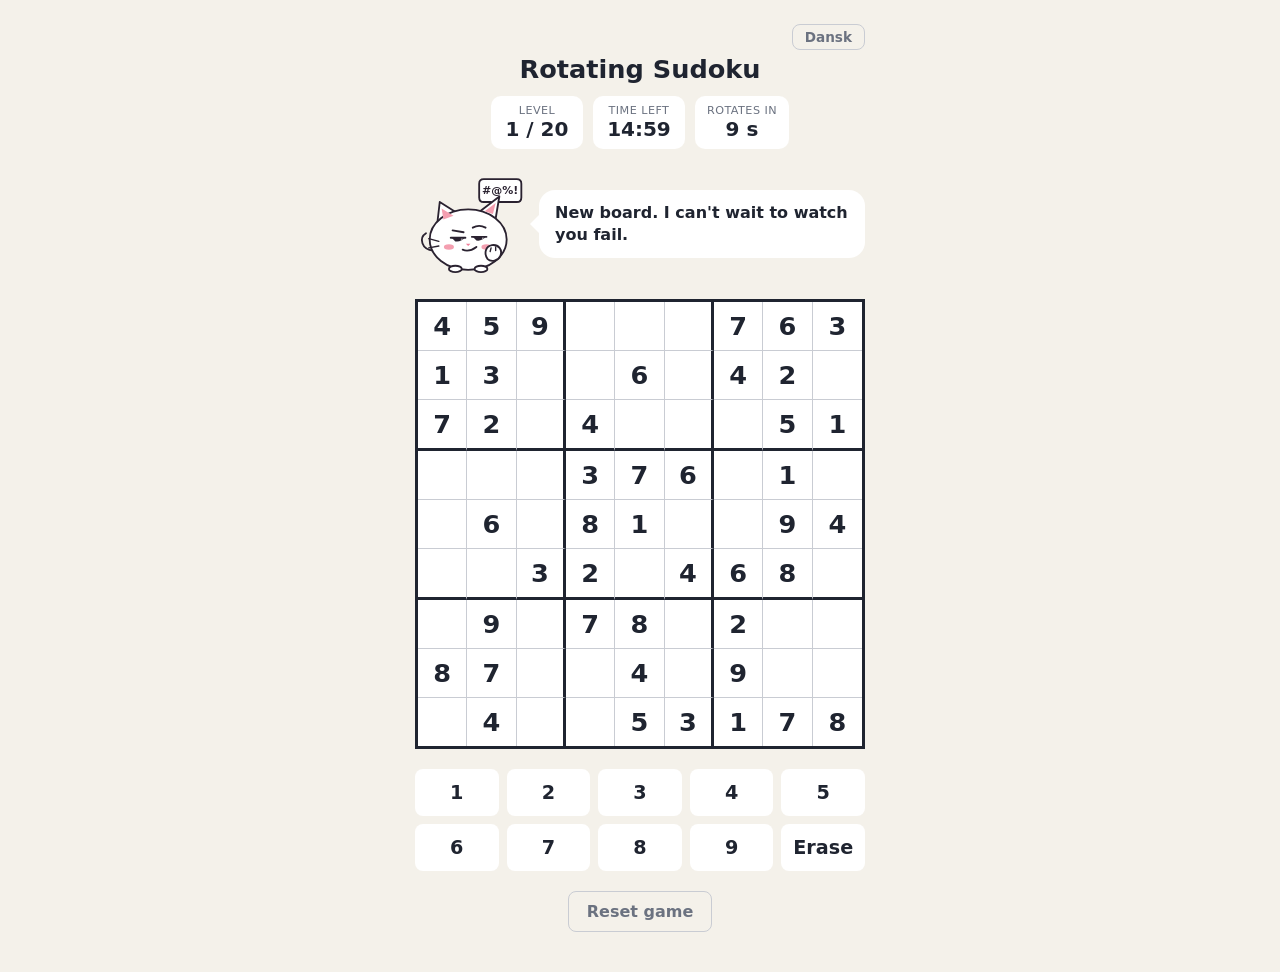
==== index.html @ cee758c2 "Rename to Rotating Sudoku and switch everything to English - Move the game to the repository root so" ====
<!doctype html>
<html lang="en">
<head>
  <meta charset="utf-8">
  <meta name="viewport" content="width=device-width, initial-scale=1">
  <title>Rotating Sudoku</title>
  <link rel="stylesheet" href="style.css">
</head>
<body>
  <main>
    <header>
      <div class="topbar">
        <button id="lang" class="secondary" data-i18n="otherLang">Dansk</button>
      </div>
      <h1 data-i18n="title">Rotating Sudoku</h1>
      <div class="stats">
        <div class="stat"><span class="label" data-i18n="level">Level</span><span id="level">1 / 20</span></div>
        <div class="stat" id="time-stat"><span class="label" data-i18n="timeLeft">Time left</span><span id="time">15:00</span></div>
        <div class="stat"><span class="label" data-i18n="rotatesIn">Rotates in</span><span id="rotate">10 s</span></div>
      </div>
    </header>

    <!-- Mochi, the cat who comments on (and disrupts) your game -->
    <div id="mascot" data-mood="curious">
      <div class="mascot-art" aria-hidden="true">
        <svg class="mood mood-curious" viewBox="0 0 240 240">
          <g class="m-q">
            <text x="200" y="58" text-anchor="middle" font-family="system-ui, sans-serif" font-weight="700" font-size="40" fill="#2A2230">?</text>
            <circle cx="178" cy="78" r="4" fill="#2A2230"></circle>
            <circle cx="168" cy="92" r="3" fill="#2A2230"></circle>
          </g>
          <g class="m-head">
            <g transform="rotate(-10 120 150)">
              <g stroke="#2A2230" stroke-width="4" stroke-linecap="round" stroke-linejoin="round">
                <path d="M56 118 L64 62 L104 96 Z" fill="#FFFFFF"></path>
                <path d="M184 118 L176 62 L136 96 Z" fill="#FFFFFF"></path>
                <path d="M190 176 C216 172 224 146 208 136" fill="none"></path>
                <ellipse cx="120" cy="152" rx="86" ry="66" fill="#FFFFFF"></ellipse>
                <ellipse cx="96" cy="218" rx="14" ry="7" fill="#FFFFFF"></ellipse>
                <ellipse cx="150" cy="218" rx="14" ry="7" fill="#FFFFFF"></ellipse>
              </g>
              <path d="M68 76 L74 100 L90 94 Z" fill="#F49FB0"></path>
              <path d="M172 76 L166 100 L150 94 Z" fill="#F49FB0"></path>
              <ellipse cx="80" cy="168" rx="11" ry="6" fill="#F49FB0"></ellipse>
              <ellipse cx="160" cy="168" rx="11" ry="6" fill="#F49FB0"></ellipse>
              <g fill="none" stroke="#2A2230" stroke-width="4" stroke-linecap="round">
                <path d="M84 144 L106 146"></path>
                <path d="M84 130 L106 136"></path>
                <path d="M134 126 Q146 120 158 126"></path>
                <path d="M112 172 Q120 168 128 172"></path>
              </g>
              <g class="m-look">
                <circle cx="146" cy="142" r="11" fill="#2A2230"></circle>
                <circle cx="150" cy="137" r="3.5" fill="#FFFFFF"></circle>
              </g>
              <path d="M115 157 L125 157 L120 162 Z" fill="#F07C98"></path>
              <g stroke="#2A2230" stroke-width="3" stroke-linecap="round">
                <path d="M56 156 L34 150"></path>
                <path d="M56 166 L34 170"></path>
                <path d="M184 156 L206 150"></path>
              </g>
              <path d="M118 206 C108 196 112 180 126 180 C140 180 146 194 140 204 C134 212 124 212 118 206 Z" fill="#FFFFFF" stroke="#2A2230" stroke-width="4" stroke-linejoin="round"></path>
              <path d="M124 186 L122 193 M133 186 L133 193" stroke="#2A2230" stroke-width="3" stroke-linecap="round"></path>
            </g>
          </g>
        </svg>

        <svg class="mood mood-shocked" viewBox="0 0 240 240">
          <g class="m-lines" stroke="#2A2230" stroke-width="4" stroke-linecap="round">
            <path d="M28 60 L42 74"></path>
            <path d="M20 92 L38 96"></path>
            <path d="M212 60 L198 74"></path>
            <path d="M220 92 L202 96"></path>
            <path d="M120 18 L120 36"></path>
          </g>
          <g class="m-jump">
            <g stroke="#2A2230" stroke-width="4" stroke-linecap="round" stroke-linejoin="round">
              <path d="M58 116 L62 48 L104 94 Z" fill="#FFFFFF"></path>
              <path d="M182 116 L178 48 L136 94 Z" fill="#FFFFFF"></path>
              <path d="M190 178 L208 168 L204 186 L222 180" fill="none"></path>
              <ellipse cx="120" cy="150" rx="84" ry="70" fill="#FFFFFF"></ellipse>
              <ellipse cx="92" cy="218" rx="14" ry="7" fill="#FFFFFF"></ellipse>
              <ellipse cx="148" cy="218" rx="14" ry="7" fill="#FFFFFF"></ellipse>
              <circle cx="94" cy="140" r="17" fill="#FFFFFF"></circle>
              <circle cx="146" cy="140" r="17" fill="#FFFFFF"></circle>
            </g>
            <path d="M66 64 L68 98 L90 92 Z" fill="#F49FB0"></path>
            <path d="M174 64 L172 98 L150 92 Z" fill="#F49FB0"></path>
            <circle cx="94" cy="140" r="5" fill="#2A2230"></circle>
            <circle cx="146" cy="140" r="5" fill="#2A2230"></circle>
            <ellipse cx="78" cy="170" rx="10" ry="6" fill="#F49FB0"></ellipse>
            <ellipse cx="162" cy="170" rx="10" ry="6" fill="#F49FB0"></ellipse>
            <path d="M115 160 L125 160 L120 165 Z" fill="#F07C98"></path>
            <ellipse cx="120" cy="184" rx="11" ry="14" fill="#2A2230" stroke="#2A2230" stroke-width="4"></ellipse>
            <ellipse cx="120" cy="190" rx="6" ry="5" fill="#F07C98"></ellipse>
            <g stroke="#2A2230" stroke-width="3" stroke-linecap="round">
              <path d="M56 154 L32 146"></path>
              <path d="M56 166 L32 168"></path>
              <path d="M184 154 L208 146"></path>
              <path d="M184 166 L208 168"></path>
            </g>
            <path class="m-sweat" d="M186 96 C180 108 178 114 184 118 C190 122 196 114 186 96 Z" fill="#9AD4F5" stroke="#2A2230" stroke-width="3" stroke-linejoin="round"></path>
          </g>
        </svg>

        <svg class="mood mood-trash" viewBox="0 0 240 240">
          <g class="m-pop">
            <path d="M150 22 L222 22 Q232 22 232 32 L232 62 Q232 72 222 72 L178 72 L164 86 L166 72 L150 72 Q140 72 140 62 L140 32 Q140 22 150 22 Z" fill="#FFFFFF" stroke="#2A2230" stroke-width="4" stroke-linejoin="round"></path>
            <text x="186" y="55" text-anchor="middle" font-family="system-ui, sans-serif" font-weight="700" font-size="24" fill="#2A2230">#@%!</text>
          </g>
          <g class="m-rock">
            <g stroke="#2A2230" stroke-width="4" stroke-linecap="round" stroke-linejoin="round">
              <path d="M48 124 L54 72 L98 100 Z" fill="#FFFFFF"></path>
              <path d="M176 108 L184 60 L142 92 Z" fill="#FFFFFF"></path>
              <path d="M40 178 C14 176 8 150 24 140" fill="none"></path>
              <ellipse cx="116" cy="154" rx="84" ry="66" fill="#FFFFFF"></ellipse>
              <ellipse cx="88" cy="218" rx="14" ry="7" fill="#FFFFFF"></ellipse>
              <ellipse cx="144" cy="218" rx="14" ry="7" fill="#FFFFFF"></ellipse>
            </g>
            <path d="M58 86 L62 110 L84 102 Z" fill="#F49FB0"></path>
            <path d="M176 74 L170 98 L152 92 Z" fill="#F49FB0"></path>
            <ellipse cx="74" cy="170" rx="11" ry="6" fill="#F49FB0"></ellipse>
            <ellipse cx="156" cy="170" rx="11" ry="6" fill="#F49FB0"></ellipse>
            <path d="M80 150 Q94 148 108 150 Q100 160 88 158 Z" fill="#2A2230"></path>
            <path d="M126 148 Q140 146 154 148 Q146 158 134 156 Z" fill="#2A2230"></path>
            <circle cx="102" cy="152" r="2" fill="#FFFFFF"></circle>
            <circle cx="148" cy="150" r="2" fill="#FFFFFF"></circle>
            <g fill="none" stroke="#2A2230" stroke-width="4" stroke-linecap="round">
              <path d="M78 150 L110 150"></path>
              <path d="M124 148 L156 148"></path>
              <path d="M82 134 L106 138"></path>
              <path class="m-brow" d="M126 128 Q140 120 154 128"></path>
              <path d="M104 176 Q118 182 134 170"></path>
            </g>
            <path d="M111 163 L121 163 L116 168 Z" fill="#F07C98"></path>
            <g stroke="#2A2230" stroke-width="3" stroke-linecap="round">
              <path d="M52 158 L30 152"></path>
              <path d="M52 168 L30 172"></path>
            </g>
            <g class="m-paw">
              <path d="M158 196 C150 184 154 168 168 166 C182 164 192 176 186 190 C182 200 166 204 158 196 Z" fill="#FFFFFF" stroke="#2A2230" stroke-width="4" stroke-linejoin="round"></path>
              <path d="M166 172 L164 180 M176 170 L176 178" stroke="#2A2230" stroke-width="3" stroke-linecap="round"></path>
            </g>
          </g>
        </svg>
      </div>
      <p id="mascot-bubble" role="status" aria-live="polite"></p>
    </div>

    <div class="board-wrap">
      <div id="board" data-testid="board"></div>
      <div id="overlay" hidden>
        <div class="overlay-box">
          <h2 id="overlay-title"></h2>
          <p id="overlay-text"></p>
          <button id="overlay-button"></button>
        </div>
      </div>
    </div>

    <div id="numpad"></div>
    <button id="reset" class="secondary" data-i18n="reset">Reset game</button>
  </main>
  <script src="storage.js"></script>
  <script src="dom.js"></script>
  <script src="i18n.js"></script>
  <script src="sudoku.js"></script>
  <script src="mascot.js"></script>
  <script src="game.js"></script>
</body>
</html>
---- style.css ----
:root {
  --bg: #f4f1ea;
  --panel: #ffffff;
  --ink: #1f2430;
  --muted: #6b7280;
  --line: #c9ccd3;
  --line-strong: #1f2430;
  --entered: #2563eb;
  --selected: #fde68a;
  --related: #eef2f7;
  --same: #dbeafe;
  --conflict: #dc2626;
  --conflict-bg: #fee2e2;
  --accent: #2563eb;
  --accent-ink: #ffffff;
  --overlay: rgba(20, 22, 28, 0.6);
  --content-width: 450px;
  --rotate-duration: 0.6s;
}

@media (prefers-color-scheme: dark) {
  :root {
    --bg: #14161c;
    --panel: #1e2129;
    --ink: #e8eaf0;
    --muted: #9aa1ad;
    --line: #3a3f4b;
    --line-strong: #c9ccd3;
    --entered: #7aa7ff;
    --selected: #5a4a12;
    --related: #262a34;
    --same: #1f3354;
    --conflict: #f87171;
    --conflict-bg: #3b1d1d;
    --accent: #3b82f6;
    --overlay: rgba(0, 0, 0, 0.65);
  }
}

* {
  box-sizing: border-box;
}

body {
  margin: 0;
  font-family: system-ui, -apple-system, "Segoe UI", sans-serif;
  background: var(--bg);
  color: var(--ink);
}

main {
  max-width: 520px;
  margin: 0 auto;
  padding: 24px 16px 40px;
  display: flex;
  flex-direction: column;
  align-items: center;
  gap: 20px;
}

h1 {
  margin: 0 0 12px;
  font-size: 1.6rem;
  text-align: center;
}

.stats {
  display: flex;
  gap: 10px;
  justify-content: center;
}

.stat {
  background: var(--panel);
  border-radius: 10px;
  padding: 8px 12px;
  text-align: center;
  min-width: 92px;
}

.label {
  display: block;
  font-size: 0.7rem;
  color: var(--muted);
  text-transform: uppercase;
  letter-spacing: 0.04em;
}

.stat span:last-child {
  font-size: 1.25rem;
  font-weight: 700;
  font-variant-numeric: tabular-nums;
}

.stat.warning span:last-child {
  color: var(--conflict);
}

/* Board */

.board-wrap {
  position: relative;
  width: min(100%, var(--content-width));
  aspect-ratio: 1;
}

#board {
  --rot: 0;
  width: 100%;
  height: 100%;
  display: grid;
  grid-template-columns: repeat(9, 1fr);
  border: 3px solid var(--line-strong);
  background: var(--panel);
  transform: rotate(calc(var(--rot) * 90deg));
  transition: transform var(--rotate-duration) ease;
}

.cell {
  display: flex;
  align-items: center;
  justify-content: center;
  border-right: 1px solid var(--line);
  border-bottom: 1px solid var(--line);
  font-size: clamp(1rem, 5vw, 1.6rem);
  color: var(--entered);
  cursor: pointer;
  user-select: none;
}

/* The digits rotate opposite to the board so they always stay upright */
.cell span {
  transform: rotate(calc(var(--rot) * -90deg));
  transition: transform var(--rotate-duration) ease;
}

#board.no-anim,
#board.no-anim .cell span {
  transition: none;
}

.cell.box-right { border-right: 3px solid var(--line-strong); }
.cell.box-bottom { border-bottom: 3px solid var(--line-strong); }
.cell.edge-right { border-right: none; }
.cell.edge-bottom { border-bottom: none; }

.cell.given {
  color: var(--ink);
  font-weight: 700;
  cursor: default;
}

.cell.related { background: var(--related); }
.cell.same { background: var(--same); }
.cell.selected { background: var(--selected); }
.cell.conflict { color: var(--conflict); }
.cell.conflict:not(.selected) { background: var(--conflict-bg); }

/* Overlay for game over and level complete */

#overlay {
  position: absolute;
  inset: 0;
  display: flex;
  align-items: center;
  justify-content: center;
  background: var(--overlay);
  border-radius: 6px;
  padding: 16px;
}

#overlay[hidden] {
  display: none;
}

.overlay-box {
  background: var(--panel);
  border-radius: 12px;
  padding: 24px;
  text-align: center;
  max-width: 320px;
}

.overlay-box h2 {
  margin: 0 0 8px;
}

.overlay-box p {
  margin: 0 0 20px;
  color: var(--muted);
}

/* Buttons */

button {
  font: inherit;
  border: none;
  border-radius: 8px;
  padding: 10px 18px;
  background: var(--accent);
  color: var(--accent-ink);
  font-weight: 600;
  cursor: pointer;
}

button:hover {
  filter: brightness(1.1);
}

button.secondary {
  background: transparent;
  color: var(--muted);
  border: 1px solid var(--line);
}

#numpad {
  width: min(100%, var(--content-width));
  display: grid;
  grid-template-columns: repeat(5, 1fr);
  gap: 8px;
}

#numpad button {
  background: var(--panel);
  color: var(--ink);
  font-size: 1.2rem;
  padding: 12px 0;
}

/* Mochi */

#mascot {
  width: min(100%, var(--content-width));
  min-height: 110px;
  display: flex;
  align-items: center;
  gap: 14px;
}

.mascot-art {
  position: relative;
  flex: none;
  width: 110px;
  height: 110px;
  cursor: pointer;
}

.mascot-art .mood {
  position: absolute;
  inset: 0;
  width: 100%;
  height: 100%;
  display: none;
  overflow: visible;
}

#mascot[data-mood="curious"] .mood-curious,
#mascot[data-mood="shocked"] .mood-shocked,
#mascot[data-mood="trash"] .mood-trash {
  display: block;
}

#mascot-bubble {
  position: relative;
  flex: 1;
  margin: 0;
  padding: 12px 16px;
  border-radius: 16px;
  background: var(--panel);
  font-weight: 600;
  line-height: 1.35;
}

/* Speech bubble tail pointing at Mochi */
#mascot-bubble::before {
  content: "";
  position: absolute;
  left: -9px;
  top: 50%;
  margin-top: -9px;
  border: 9px solid transparent;
  border-left: none;
  border-right-color: var(--panel);
}

#mascot-bubble:empty {
  visibility: hidden;
}

#mascot-bubble.pop {
  animation: m-bubble 0.35s ease-out;
}

.m-head, .m-look, .m-q, .m-jump, .m-sweat, .m-rock, .m-brow, .m-paw, .m-pop {
  transform-box: fill-box;
  transform-origin: center;
}

.m-head { transform-origin: 50% 100%; animation: m-tilt 3.2s ease-in-out infinite; }
.m-look { animation: m-look 4s ease-in-out infinite; }
.m-q { animation: m-bob 1.6s ease-in-out infinite; }
.m-jump { transform-origin: 50% 100%; animation: m-jump 1.2s ease-in-out infinite; }
.m-lines { animation: m-flash 1.2s ease-in-out infinite; }
.m-sweat { animation: m-drip 1.2s ease-in infinite; }
.m-rock { transform-origin: 50% 100%; animation: m-rock 1.4s ease-in-out infinite; }
.m-brow { animation: m-brow 1.4s ease-in-out infinite; }
.m-paw { animation: m-pat 0.7s ease-in-out infinite; }
.m-pop { transform-origin: 20% 100%; animation: m-pop 1.8s ease-in-out infinite; }

@keyframes m-tilt { 0%, 100% { transform: rotate(-4deg); } 50% { transform: rotate(4deg); } }
@keyframes m-look {
  0%, 20% { transform: translate(0, 0); }
  30%, 50% { transform: translate(4px, -3px); }
  60%, 80% { transform: translate(-3px, -2px); }
  90%, 100% { transform: translate(0, 0); }
}
@keyframes m-bob { 0%, 100% { transform: translateY(0); } 50% { transform: translateY(-8px); } }
@keyframes m-jump {
  0%, 100% { transform: translateY(0) scale(1, 1); }
  10% { transform: translateY(0) scale(1.08, 0.9); }
  25% { transform: translateY(-18px) scale(0.95, 1.06); }
  40% { transform: translateY(0) scale(1.04, 0.96); }
  48% { transform: translateX(-3px); }
  56% { transform: translateX(3px); }
  64% { transform: translateX(-2px); }
  72% { transform: translateX(0); }
}
@keyframes m-flash { 0%, 15%, 100% { opacity: 0; } 25%, 70% { opacity: 1; } }
@keyframes m-drip {
  0%, 30% { transform: translateY(-4px); opacity: 0; }
  45% { opacity: 1; }
  100% { transform: translateY(14px); opacity: 0; }
}
@keyframes m-rock { 0%, 100% { transform: rotate(-3deg); } 50% { transform: rotate(3deg); } }
@keyframes m-brow { 0%, 55%, 100% { transform: translateY(0); } 65%, 85% { transform: translateY(-5px); } }
@keyframes m-pat { 0%, 50%, 100% { transform: translateY(0); } 25%, 75% { transform: translateY(-4px); } }
@keyframes m-pop {
  0%, 40%, 100% { transform: scale(1) rotate(0); }
  8% { transform: scale(1.14) rotate(-5deg); }
  16% { transform: scale(0.98) rotate(4deg); }
  24% { transform: scale(1) rotate(0); }
}
@keyframes m-bubble { 0% { transform: scale(0.85); } 60% { transform: scale(1.04); } 100% { transform: scale(1); } }

/* Mochi shoves the board */

.mascot-art.push { animation: m-push 0.5s ease-in-out; }
.board-wrap.shake { animation: m-shake 0.45s ease-out 0.15s; }

@keyframes m-push {
  0%, 100% { transform: translate(0, 0) rotate(0); }
  20% { transform: translate(-4px, -6px) rotate(-6deg); }
  40% { transform: translate(10px, 22px) rotate(8deg) scale(1.08); }
  70% { transform: translate(2px, 4px) rotate(0); }
}
@keyframes m-shake {
  0%, 100% { transform: translate(0, 0) rotate(0); }
  15% { transform: translate(-7px, 4px) rotate(-1.5deg); }
  30% { transform: translate(6px, -3px) rotate(1.2deg); }
  45% { transform: translate(-5px, 2px) rotate(-0.8deg); }
  60% { transform: translate(3px, -1px) rotate(0.5deg); }
  80% { transform: translate(-1px, 0) rotate(0); }
}

/* Language button */

header {
  width: min(100%, var(--content-width));
}

.topbar {
  display: flex;
  justify-content: flex-end;
  margin-bottom: 4px;
}

#lang {
  padding: 4px 12px;
  font-size: 0.85rem;
}

@media (prefers-reduced-motion: reduce) {
  .m-head, .m-look, .m-q, .m-jump, .m-lines, .m-sweat, .m-rock, .m-brow, .m-paw, .m-pop,
  .mascot-art.push, .board-wrap.shake,
  #mascot-bubble.pop {
    animation: none;
  }
}
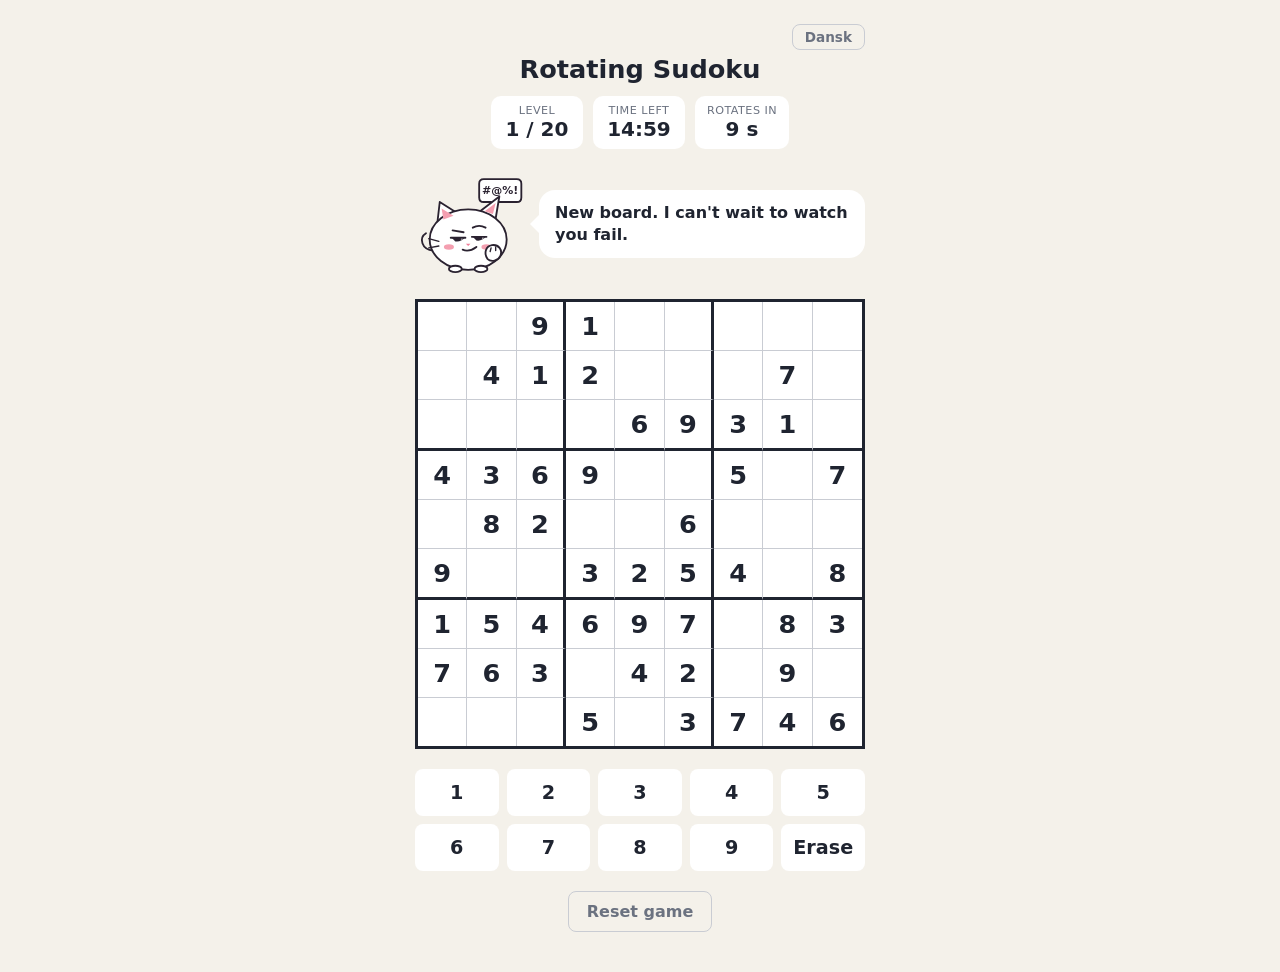
==== commit 735d1496: "Celebrate completed rows, columns and boxes with a sweep Finishing a whole line used to get the same" ====
--- a/index.html
+++ b/index.html
@@ -149,6 +149,7 @@
 
     <div class="board-wrap">
       <div id="board" data-testid="board"></div>
+      <p id="sweep-banner" aria-live="polite"></p>
       <div id="overlay" hidden>
         <div class="overlay-box">
           <h2 id="overlay-title"></h2>
--- a/style.css
+++ b/style.css
@@ -16,6 +16,9 @@
   --overlay: rgba(20, 22, 28, 0.6);
   --content-width: 450px;
   --rotate-duration: 0.6s;
+  --sweep: #fde047;
+  --sweep-banner: #f59e0b;
+  --sweep-banner-ink: #1f2430;
 }
 
 @media (prefers-color-scheme: dark) {
@@ -34,6 +37,7 @@
     --conflict-bg: #3b1d1d;
     --accent: #3b82f6;
     --overlay: rgba(0, 0, 0, 0.65);
+    --sweep: #a16207;
   }
 }
 
@@ -362,6 +366,54 @@
   80% { transform: translate(-1px, 0) rotate(0); }
 }
 
+/* Sweep: a completed row, column or box lights up in a wave and gets a banner */
+
+.cell.swept {
+  position: relative; /* keeps the growing cell above its neighbours */
+  z-index: 1;
+  animation: sweep-cell 0.6s ease-out calc(var(--sweep-step, 0) * 45ms);
+}
+
+@keyframes sweep-cell {
+  0% { background: var(--sweep); transform: scale(1); }
+  35% { background: var(--sweep); transform: scale(1.12); }
+  100% { transform: scale(1); }
+}
+
+#sweep-banner {
+  position: absolute;
+  left: 50%;
+  top: 50%;
+  margin: 0;
+  padding: 10px 20px;
+  border-radius: 999px;
+  background: var(--sweep-banner);
+  color: var(--sweep-banner-ink);
+  font-size: clamp(1rem, 5vw, 1.35rem);
+  font-weight: 800;
+  white-space: nowrap;
+  box-shadow: 0 6px 18px rgba(0, 0, 0, 0.25);
+  pointer-events: none;
+  z-index: 2; /* above the swept cells, which grow over their neighbours */
+  transform: translate(-50%, -50%);
+}
+
+#sweep-banner:empty {
+  display: none;
+}
+
+/* Lasts as long as SWEEP_BANNER_MS in game.js */
+#sweep-banner.show {
+  animation: sweep-banner 1.6s ease-out forwards;
+}
+
+@keyframes sweep-banner {
+  0% { transform: translate(-50%, -50%) scale(0.6); opacity: 0; }
+  15% { transform: translate(-50%, -50%) scale(1.1); opacity: 1; }
+  25%, 75% { transform: translate(-50%, -50%) scale(1); opacity: 1; }
+  100% { transform: translate(-50%, -80%) scale(1); opacity: 0; }
+}
+
 /* Language button */
 
 header {
@@ -382,7 +434,8 @@
 @media (prefers-reduced-motion: reduce) {
   .m-head, .m-look, .m-q, .m-jump, .m-lines, .m-sweat, .m-rock, .m-brow, .m-paw, .m-pop,
   .mascot-art.push, .board-wrap.shake,
-  #mascot-bubble.pop {
+  #mascot-bubble.pop,
+  .cell.swept, #sweep-banner.show {
     animation: none;
   }
 }
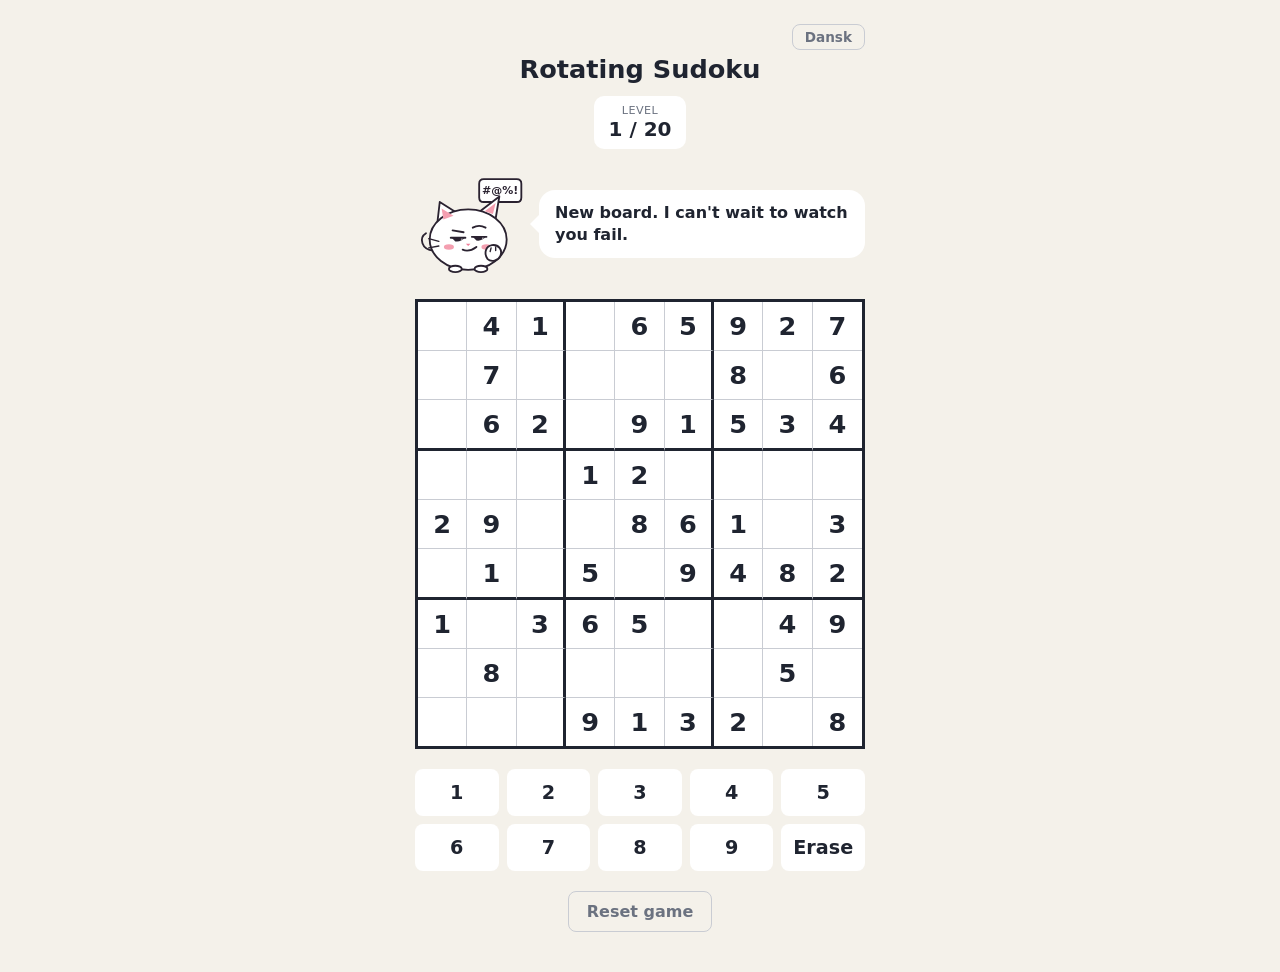
==== commit ba2fbb5e: "Remove the clock and game over, and earn stars for finishing Rainbow Kingdom is for children aged 6-" ====
--- a/index.html
+++ b/index.html
@@ -15,8 +15,6 @@
       <h1 data-i18n="title">Rotating Sudoku</h1>
       <div class="stats">
         <div class="stat"><span class="label" data-i18n="level">Level</span><span id="level">1 / 20</span></div>
-        <div class="stat" id="time-stat"><span class="label" data-i18n="timeLeft">Time left</span><span id="time">15:00</span></div>
-        <div class="stat"><span class="label" data-i18n="rotatesIn">Rotates in</span><span id="rotate">10 s</span></div>
       </div>
     </header>
 
@@ -154,6 +152,7 @@
         <div class="overlay-box">
           <h2 id="overlay-title"></h2>
           <p id="overlay-text"></p>
+          <ul id="overlay-stars"></ul>
           <button id="overlay-button"></button>
         </div>
       </div>
--- a/style.css
+++ b/style.css
@@ -19,6 +19,7 @@
   --sweep: #fde047;
   --sweep-banner: #f59e0b;
   --sweep-banner-ink: #1f2430;
+  --star: #b45309;
 }
 
 @media (prefers-color-scheme: dark) {
@@ -38,6 +39,7 @@
     --accent: #3b82f6;
     --overlay: rgba(0, 0, 0, 0.65);
     --sweep: #a16207;
+    --star: #fbbf24;
   }
 }
 
@@ -94,10 +96,6 @@
   font-size: 1.25rem;
   font-weight: 700;
   font-variant-numeric: tabular-nums;
-}
-
-.stat.warning span:last-child {
-  color: var(--conflict);
 }
 
 /* Board */
@@ -138,11 +136,6 @@
   transition: transform var(--rotate-duration) ease;
 }
 
-#board.no-anim,
-#board.no-anim .cell span {
-  transition: none;
-}
-
 .cell.box-right { border-right: 3px solid var(--line-strong); }
 .cell.box-bottom { border-bottom: 3px solid var(--line-strong); }
 .cell.edge-right { border-right: none; }
@@ -160,7 +153,7 @@
 .cell.conflict { color: var(--conflict); }
 .cell.conflict:not(.selected) { background: var(--conflict-bg); }
 
-/* Overlay for game over and level complete */
+/* Overlay for level complete */
 
 #overlay {
   position: absolute;
@@ -190,8 +183,30 @@
 }
 
 .overlay-box p {
+  margin: 0 0 12px;
+  color: var(--muted);
+}
+
+#overlay-stars {
+  list-style: none;
   margin: 0 0 20px;
+  padding: 0;
+  text-align: left;
+}
+
+.star {
+  padding: 4px 0;
+  font-weight: 700;
+}
+
+.star.earned {
+  color: var(--star);
+}
+
+/* A missing star stays visible but faded, so the child sees what to aim for next time */
+.star.missing {
   color: var(--muted);
+  opacity: 0.6;
 }
 
 /* Buttons */
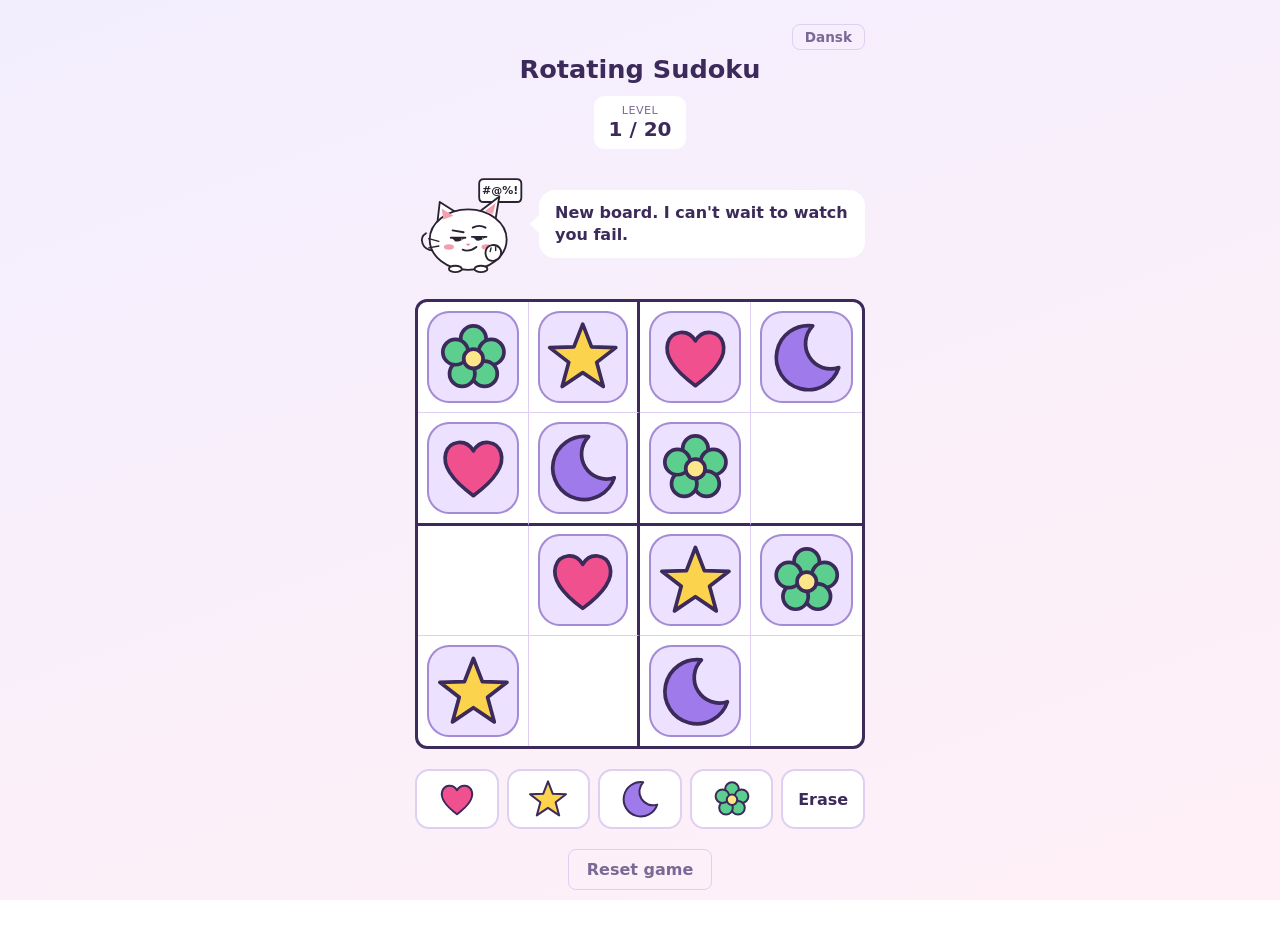
==== commit cb9774af: "Draw pictures instead of digits in a pastel Rainbow Kingdom theme Children aged 6-12 recognise a hea" ====
--- a/index.html
+++ b/index.html
@@ -7,6 +7,73 @@
   <link rel="stylesheet" href="style.css">
 </head>
 <body>
+  <!-- The pictures that stand for the digits, and the star icons. Each picture has its own outline,
+       so it can be told apart without colour. Colours come from CSS variables, so the themes can change them. -->
+  <svg class="sprite" aria-hidden="true" focusable="false">
+    <symbol id="sym-heart" viewBox="0 0 100 100">
+      <path style="fill: var(--sym-heart); stroke: var(--symbol-outline); stroke-width: 5; stroke-linejoin: round"
+        d="M50 88 C20 66 8 48 13 31 C18 14 40 11 50 28 C60 11 82 14 87 31 C92 48 80 66 50 88 Z"/>
+    </symbol>
+    <symbol id="sym-star" viewBox="0 0 100 100">
+      <polygon style="fill: var(--sym-star); stroke: var(--symbol-outline); stroke-width: 5; stroke-linejoin: round"
+        points="50,6 62,37 95,38 69,58 78,91 50,72 22,91 31,58 5,38 38,37"/>
+    </symbol>
+    <symbol id="sym-moon" viewBox="0 0 100 100">
+      <path style="fill: var(--sym-moon); stroke: var(--symbol-outline); stroke-width: 5; stroke-linejoin: round"
+        d="M58 8 A43 43 0 1 0 93 64 A34 34 0 0 1 58 8 Z"/>
+    </symbol>
+    <symbol id="sym-flower" viewBox="0 0 100 100">
+      <g style="fill: var(--sym-flower); stroke: var(--symbol-outline); stroke-width: 5">
+        <circle cx="50" cy="25" r="17"/>
+        <circle cx="74" cy="43" r="17"/>
+        <circle cx="65" cy="72" r="17"/>
+        <circle cx="35" cy="72" r="17"/>
+        <circle cx="26" cy="43" r="17"/>
+      </g>
+      <circle style="fill: var(--sym-flower-centre); stroke: var(--symbol-outline); stroke-width: 5" cx="50" cy="52" r="13"/>
+    </symbol>
+    <symbol id="sym-raindrop" viewBox="0 0 100 100">
+      <path style="fill: var(--sym-raindrop); stroke: var(--symbol-outline); stroke-width: 5; stroke-linejoin: round"
+        d="M50 6 C42 22 18 46 18 64 A32 32 0 0 0 82 64 C82 46 58 22 50 6 Z"/>
+    </symbol>
+    <symbol id="sym-crown" viewBox="0 0 100 100">
+      <path style="fill: var(--sym-crown); stroke: var(--symbol-outline); stroke-width: 5; stroke-linejoin: round"
+        d="M10 74 L14 26 L34 50 L50 16 L66 50 L86 26 L90 74 Z M10 74 L90 74 L90 90 L10 90 Z"/>
+    </symbol>
+    <symbol id="sym-gem" viewBox="0 0 100 100">
+      <g style="fill: var(--sym-gem); stroke: var(--symbol-outline); stroke-width: 5; stroke-linejoin: round">
+        <polygon points="28,14 72,14 94,40 50,92 6,40"/>
+        <polyline style="fill: none" points="6,40 94,40"/>
+        <polyline style="fill: none" points="28,14 38,40 50,92 62,40 72,14"/>
+      </g>
+    </symbol>
+    <symbol id="sym-rainbow" viewBox="0 0 100 100">
+      <g style="fill: none; stroke-linecap: butt">
+        <path style="stroke: var(--symbol-outline); stroke-width: 38" d="M24 80 A26 26 0 0 1 76 80"/>
+        <path style="stroke: var(--sym-heart); stroke-width: 10" d="M14 80 A36 36 0 0 1 86 80"/>
+        <path style="stroke: var(--sym-star); stroke-width: 10" d="M24 80 A26 26 0 0 1 76 80"/>
+        <path style="stroke: var(--sym-raindrop); stroke-width: 10" d="M34 80 A16 16 0 0 1 66 80"/>
+      </g>
+    </symbol>
+    <symbol id="sym-unicorn" viewBox="0 0 100 100">
+      <polygon style="fill: var(--sym-unicorn-horn); stroke: var(--symbol-outline); stroke-width: 4; stroke-linejoin: round"
+        points="46,26 56,2 60,26"/>
+      <path style="fill: var(--sym-unicorn); stroke: var(--symbol-outline); stroke-width: 5; stroke-linejoin: round"
+        d="M34 94 L36 62 C26 62 12 58 10 48 C8 40 16 36 24 36 L38 34 C42 26 50 22 58 22 C72 26 82 40 82 56 C82 70 78 84 76 94 Z"/>
+      <path style="fill: var(--sym-unicorn-mane); stroke: var(--symbol-outline); stroke-width: 4; stroke-linejoin: round"
+        d="M58 22 C76 22 92 38 90 58 C88 72 86 84 86 94 L76 94 C78 84 82 70 82 56 C82 40 72 26 58 22 Z"/>
+      <circle style="fill: var(--symbol-outline)" cx="36" cy="44" r="4"/>
+    </symbol>
+    <symbol id="award-finished" viewBox="0 0 100 100">
+      <polygon style="fill: currentColor" points="50,4 62,36 96,37 69,58 79,92 50,72 21,92 31,58 4,37 38,36"/>
+      <polyline style="fill: none; stroke: var(--panel); stroke-width: 9; stroke-linecap: round; stroke-linejoin: round"
+        points="35,53 46,63 66,42"/>
+    </symbol>
+    <symbol id="award-careful" viewBox="0 0 100 100">
+      <polygon style="fill: currentColor" points="50,4 62,36 96,37 69,58 79,92 50,72 21,92 31,58 4,37 38,36"/>
+      <path style="fill: var(--panel)" d="M50 68 C38 59 33 52 35 46 C37 40 45 39 50 45 C55 39 63 40 65 46 C67 52 62 59 50 68 Z"/>
+    </symbol>
+  </svg>
   <main>
     <header>
       <div class="topbar">
@@ -158,13 +225,14 @@
       </div>
     </div>
 
-    <div id="numpad"></div>
+    <div id="numpad" role="group" data-i18n-label="pictures"></div>
     <button id="reset" class="secondary" data-i18n="reset">Reset game</button>
   </main>
   <script src="storage.js"></script>
   <script src="dom.js"></script>
   <script src="i18n.js"></script>
   <script src="sudoku.js"></script>
+  <script src="symbols.js"></script>
   <script src="mascot.js"></script>
   <script src="game.js"></script>
 </body>
--- a/style.css
+++ b/style.css
@@ -1,45 +1,79 @@
+/* Rainbow Kingdom palette: pastel lavender to blush by day, a starlit navy sky by night */
 :root {
-  --bg: #f4f1ea;
+  --bg: #f3eefe;
+  --bg-end: #fff0f6;
+  --sky-stars: none;
   --panel: #ffffff;
-  --ink: #1f2430;
-  --muted: #6b7280;
-  --line: #c9ccd3;
-  --line-strong: #1f2430;
-  --entered: #2563eb;
-  --selected: #fde68a;
-  --related: #eef2f7;
-  --same: #dbeafe;
-  --conflict: #dc2626;
-  --conflict-bg: #fee2e2;
-  --accent: #2563eb;
+  --ink: #3b2a5a;
+  --muted: #7a6896;
+  --line: #ddd0f2;
+  --line-strong: #3b2a5a;
+  --selected: #ffe58f;
+  --related: #f6f0ff;
+  --same: #ffe3f1;
+  --given-tile: #ece2ff;
+  --given-edge: #a38bd6;
+  --oops: #c2410c;
+  --accent: #8b5cf6;
   --accent-ink: #ffffff;
-  --overlay: rgba(20, 22, 28, 0.6);
+  --overlay: rgba(59, 42, 90, 0.55);
   --content-width: 450px;
-  --rotate-duration: 0.6s;
-  --sweep: #fde047;
-  --sweep-banner: #f59e0b;
-  --sweep-banner-ink: #1f2430;
-  --star: #b45309;
+  /* The twirl overshoots a little and settles, like a spin that lands with a bounce */
+  --rotate-duration: 1.2s;
+  --rotate-easing: cubic-bezier(0.34, 1.4, 0.64, 1);
+  --sweep: #fde68a;
+  --sweep-banner: #f9a8d4;
+  --sweep-banner-ink: #3b2a5a;
+  --twirl-glow: #c084fc;
+  --star: #d97706;
+
+  /* The pictures. Each has its own shape, so colour only helps; no two differ only by red and green. */
+  --symbol-outline: #3b2a5a;
+  --sym-heart: #f0508e;
+  --sym-star: #fcd34d;
+  --sym-moon: #9f7aea;
+  --sym-flower: #5ccf8e;
+  --sym-flower-centre: #fde68a;
+  --sym-raindrop: #4f9cf9;
+  --sym-crown: #fb923c;
+  --sym-gem: #2dd4d4;
+  --sym-unicorn: #ffffff;
+  --sym-unicorn-mane: #e9a6f5;
+  --sym-unicorn-horn: #fcd34d;
 }
 
 @media (prefers-color-scheme: dark) {
   :root {
-    --bg: #14161c;
-    --panel: #1e2129;
-    --ink: #e8eaf0;
-    --muted: #9aa1ad;
-    --line: #3a3f4b;
-    --line-strong: #c9ccd3;
-    --entered: #7aa7ff;
-    --selected: #5a4a12;
-    --related: #262a34;
-    --same: #1f3354;
-    --conflict: #f87171;
-    --conflict-bg: #3b1d1d;
-    --accent: #3b82f6;
-    --overlay: rgba(0, 0, 0, 0.65);
-    --sweep: #a16207;
-    --star: #fbbf24;
+    --bg: #0f1435;
+    --bg-end: #221d55;
+    --sky-stars:
+      radial-gradient(1.5px 1.5px at 12% 18%, #fff 50%, transparent 51%),
+      radial-gradient(1px 1px at 78% 12%, #fff 50%, transparent 51%),
+      radial-gradient(1.5px 1.5px at 62% 34%, #fde68a 50%, transparent 51%),
+      radial-gradient(1px 1px at 30% 52%, #fff 50%, transparent 51%),
+      radial-gradient(1.5px 1.5px at 88% 66%, #fff 50%, transparent 51%),
+      radial-gradient(1px 1px at 8% 82%, #fde68a 50%, transparent 51%),
+      radial-gradient(1px 1px at 46% 90%, #fff 50%, transparent 51%);
+    --panel: #1c2152;
+    --ink: #f1eaff;
+    --muted: #b3a9d6;
+    --line: #343a78;
+    --line-strong: #c9b8ff;
+    --selected: #6b5a1e;
+    --related: #252b63;
+    --same: #4a2350;
+    --given-tile: #2e3576;
+    --given-edge: #8f81e0;
+    --oops: #fdba74;
+    --accent: #a78bfa;
+    --accent-ink: #1a1440;
+    --overlay: rgba(5, 7, 25, 0.7);
+    --sweep: #7c5f12;
+    --sweep-banner: #f472b6;
+    --sweep-banner-ink: #1a1440;
+    --twirl-glow: #a855f7;
+    --star: #fcd34d;
+    --symbol-outline: #14183f;
   }
 }
 
@@ -50,8 +84,27 @@
 body {
   margin: 0;
   font-family: system-ui, -apple-system, "Segoe UI", sans-serif;
-  background: var(--bg);
+  min-height: 100vh;
+  background: var(--sky-stars), linear-gradient(160deg, var(--bg), var(--bg-end)) fixed;
   color: var(--ink);
+}
+
+/* The sprite only holds the drawings; cells and buttons show them with <use> */
+.sprite {
+  position: absolute;
+  width: 0;
+  height: 0;
+  overflow: hidden;
+}
+
+.icon {
+  display: block;
+  width: 100%;
+  height: 100%;
+}
+
+.icon.hidden {
+  visibility: hidden;
 }
 
 main {
@@ -108,14 +161,28 @@
 
 #board {
   --rot: 0;
+  --board-size: 9;
   width: 100%;
   height: 100%;
   display: grid;
-  grid-template-columns: repeat(9, 1fr);
+  grid-template-columns: repeat(var(--board-size), 1fr);
   border: 3px solid var(--line-strong);
+  border-radius: 12px;
+  overflow: hidden;
   background: var(--panel);
   transform: rotate(calc(var(--rot) * 90deg));
-  transition: transform var(--rotate-duration) ease;
+  transition: transform var(--rotate-duration) var(--rotate-easing), box-shadow 0.3s ease;
+}
+
+/* One more correct digit and the board twirls */
+#board.twirl-soon {
+  box-shadow: 0 0 0 4px var(--twirl-glow), 0 0 22px var(--twirl-glow);
+  animation: twirl-soon 1.4s ease-in-out infinite;
+}
+
+@keyframes twirl-soon {
+  0%, 100% { box-shadow: 0 0 0 3px var(--twirl-glow), 0 0 10px var(--twirl-glow); }
+  50% { box-shadow: 0 0 0 5px var(--twirl-glow), 0 0 28px var(--twirl-glow); }
 }
 
 .cell {
@@ -124,16 +191,24 @@
   justify-content: center;
   border-right: 1px solid var(--line);
   border-bottom: 1px solid var(--line);
-  font-size: clamp(1rem, 5vw, 1.6rem);
-  color: var(--entered);
   cursor: pointer;
   user-select: none;
 }
 
-/* The digits rotate opposite to the board so they always stay upright */
+/* The pictures turn opposite to the board so they always stay upright */
 .cell span {
+  display: flex;
+  width: 84%;
+  height: 84%;
+  padding: 8%;
+  border-radius: 24%;
   transform: rotate(calc(var(--rot) * -90deg));
-  transition: transform var(--rotate-duration) ease;
+  transition: transform var(--rotate-duration) var(--rotate-easing);
+}
+
+#board.no-anim,
+#board.no-anim .cell span {
+  transition: none;
 }
 
 .cell.box-right { border-right: 3px solid var(--line-strong); }
@@ -142,16 +217,35 @@
 .cell.edge-bottom { border-bottom: none; }
 
 .cell.given {
-  color: var(--ink);
-  font-weight: 700;
   cursor: default;
+}
+
+/* A given picture sits on a framed tile, so it differs from the child's own pictures without colour */
+.cell.given span {
+  background: var(--given-tile);
+  box-shadow: inset 0 0 0 2px var(--given-edge);
 }
 
 .cell.related { background: var(--related); }
 .cell.same { background: var(--same); }
 .cell.selected { background: var(--selected); }
-.cell.conflict { color: var(--conflict); }
-.cell.conflict:not(.selected) { background: var(--conflict-bg); }
+/* Two of the same picture in a line: a dotted ring, never a red error mark */
+.cell.conflict {
+  outline: 3px dotted var(--oops);
+  outline-offset: -4px;
+}
+
+.cell.wobble span {
+  animation: wobble 0.5s ease-in-out;
+}
+
+@keyframes wobble {
+  0%, 100% { translate: 0; }
+  20% { translate: -8% 0; }
+  40% { translate: 7% 0; }
+  60% { translate: -5% 0; }
+  80% { translate: 3% 0; }
+}
 
 /* Overlay for level complete */
 
@@ -195,8 +289,17 @@
 }
 
 .star {
+  display: flex;
+  align-items: center;
+  gap: 10px;
   padding: 4px 0;
   font-weight: 700;
+}
+
+.star .icon {
+  flex: none;
+  width: 32px;
+  height: 32px;
 }
 
 .star.earned {
@@ -235,15 +338,26 @@
 #numpad {
   width: min(100%, var(--content-width));
   display: grid;
-  grid-template-columns: repeat(5, 1fr);
+  grid-template-columns: repeat(var(--numpad-columns, 5), 1fr);
   gap: 8px;
 }
 
+/* Big targets for small fingers */
 #numpad button {
+  min-width: 0;
+  min-height: 60px;
+  padding: 8px;
   background: var(--panel);
   color: var(--ink);
-  font-size: 1.2rem;
-  padding: 12px 0;
+  border: 2px solid var(--line);
+  border-radius: 14px;
+  font-size: 1rem;
+}
+
+#numpad button .icon {
+  width: min(40px, 100%);
+  height: 40px;
+  margin: 0 auto;
 }
 
 /* Mochi */
@@ -450,7 +564,21 @@
   .m-head, .m-look, .m-q, .m-jump, .m-lines, .m-sweat, .m-rock, .m-brow, .m-paw, .m-pop,
   .mascot-art.push, .board-wrap.shake,
   #mascot-bubble.pop,
-  .cell.swept, #sweep-banner.show {
+  .cell.swept, #sweep-banner.show, #board.twirl-soon, .cell.wobble span {
     animation: none;
   }
-}
+
+  /* The board fades into its new position instead of spinning */
+  #board, .cell span {
+    transition: none;
+  }
+
+  #board.twirled {
+    animation: twirl-fade 0.6s ease-out;
+  }
+}
+
+@keyframes twirl-fade {
+  0% { opacity: 0.2; }
+  100% { opacity: 1; }
+}
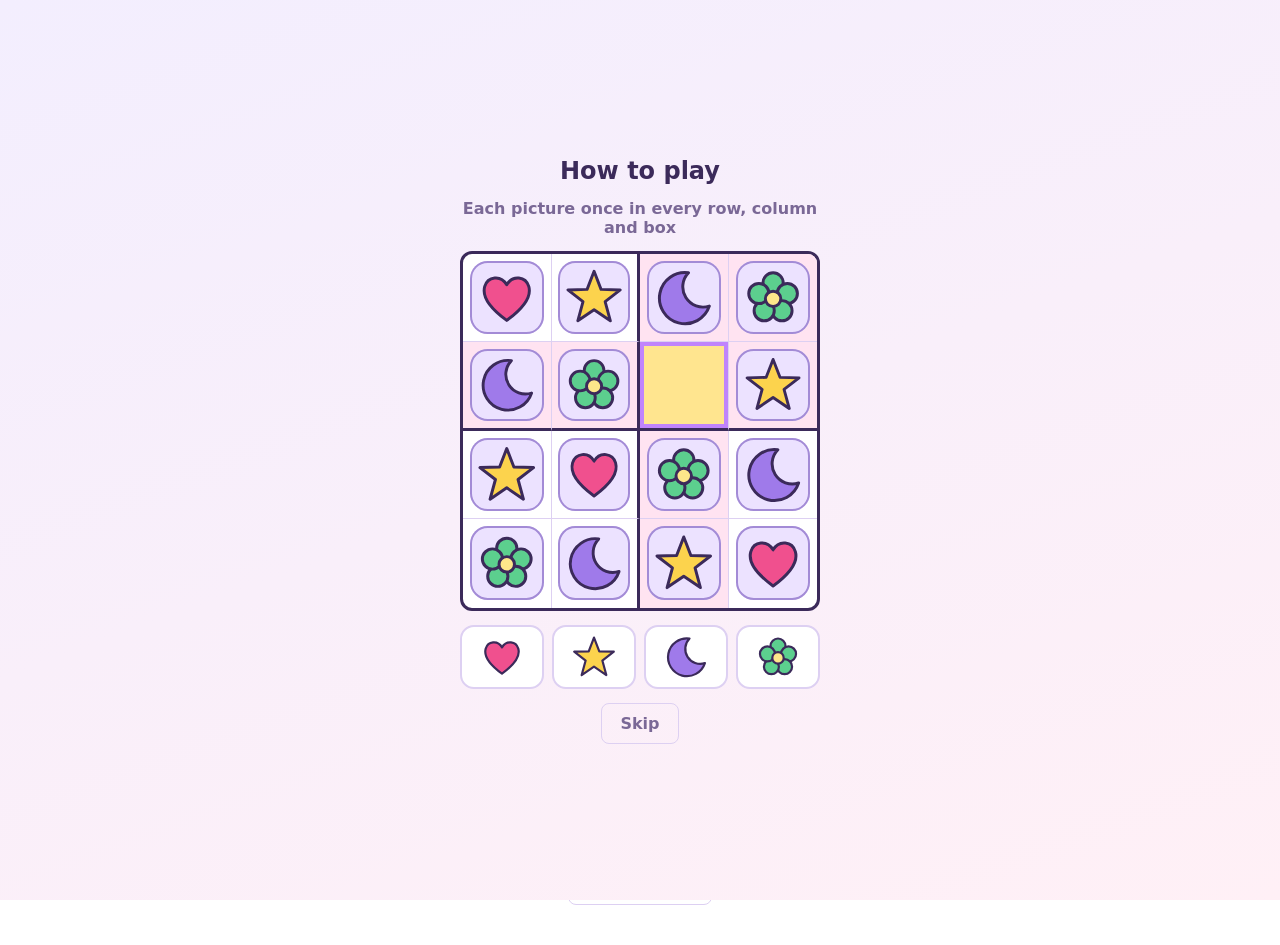
==== commit 46e9ae5a: "Teach the rules with a short lesson the child plays A six-year-old will not read rules, so a first v" ====
--- a/index.html
+++ b/index.html
@@ -77,6 +77,7 @@
   <main>
     <header>
       <div class="topbar">
+        <button id="how-to-play" class="secondary" data-i18n-label="howToPlay">?</button>
         <button id="lang" class="secondary" data-i18n="otherLang">Dansk</button>
       </div>
       <h1 data-i18n="title">Rotating Sudoku</h1>
@@ -213,7 +214,7 @@
     </div>
 
     <div class="board-wrap">
-      <div id="board" data-testid="board"></div>
+      <div id="board" class="board" data-testid="board"></div>
       <p id="sweep-banner" aria-live="polite"></p>
       <div id="overlay" hidden>
         <div class="overlay-box">
@@ -228,12 +229,29 @@
     <div id="numpad" role="group" data-i18n-label="pictures"></div>
     <button id="reset" class="secondary" data-i18n="reset">Reset game</button>
   </main>
+
+  <!-- The first lesson, shown before level 1 on a first visit and replayable from the ? button -->
+  <div id="lesson" role="dialog" aria-modal="true" aria-labelledby="lesson-title" hidden>
+    <div class="lesson-box">
+      <h2 id="lesson-title" data-i18n="lessonTitle">How to play</h2>
+      <p class="lesson-hint" data-i18n="lessonHint">Each picture once in every row, column and box</p>
+      <div id="lesson-board" class="board lesson-board"></div>
+      <div id="lesson-pictures" class="lesson-pictures"></div>
+      <div id="lesson-finished" hidden>
+        <p class="lesson-cheer" data-i18n="lessonDone">Well done!</p>
+        <button id="lesson-play" data-i18n="lessonPlay">Let's play!</button>
+      </div>
+      <button id="lesson-skip" class="secondary" data-i18n="lessonSkip">Skip</button>
+    </div>
+  </div>
   <script src="storage.js"></script>
   <script src="dom.js"></script>
   <script src="i18n.js"></script>
   <script src="sudoku.js"></script>
   <script src="symbols.js"></script>
+  <script src="cells.js"></script>
   <script src="mascot.js"></script>
+  <script src="lesson.js"></script>
   <script src="game.js"></script>
 </body>
 </html>
--- a/style.css
+++ b/style.css
@@ -159,17 +159,20 @@
   aspect-ratio: 1;
 }
 
-#board {
-  --rot: 0;
+.board {
   --board-size: 9;
-  width: 100%;
-  height: 100%;
   display: grid;
   grid-template-columns: repeat(var(--board-size), 1fr);
   border: 3px solid var(--line-strong);
   border-radius: 12px;
   overflow: hidden;
   background: var(--panel);
+}
+
+#board {
+  --rot: 0;
+  width: 100%;
+  height: 100%;
   transform: rotate(calc(var(--rot) * 90deg));
   transition: transform var(--rotate-duration) var(--rotate-easing), box-shadow 0.3s ease;
 }
@@ -186,6 +189,7 @@
 }
 
 .cell {
+  aspect-ratio: 1;
   display: flex;
   align-items: center;
   justify-content: center;
@@ -310,6 +314,86 @@
 .star.missing {
   color: var(--muted);
   opacity: 0.6;
+}
+
+/* First lesson: covers the whole game until it is played or skipped */
+
+#lesson {
+  position: fixed;
+  inset: 0;
+  z-index: 10;
+  display: flex;
+  align-items: center;
+  justify-content: center;
+  padding: 16px;
+  background: var(--sky-stars), linear-gradient(160deg, var(--bg), var(--bg-end));
+}
+
+#lesson[hidden] {
+  display: none;
+}
+
+.lesson-box {
+  width: min(100%, 360px);
+  display: flex;
+  flex-direction: column;
+  align-items: center;
+  gap: 14px;
+  text-align: center;
+}
+
+.lesson-box h2 {
+  margin: 0;
+}
+
+.lesson-hint {
+  margin: 0;
+  font-weight: 600;
+  color: var(--muted);
+}
+
+.lesson-board {
+  width: 100%;
+}
+
+/* The row, column and box around the empty cell glow, to show where each picture may go only once */
+.lesson-board .cell.related {
+  background: var(--same);
+}
+
+.lesson-board .cell.selected {
+  box-shadow: inset 0 0 0 4px var(--twirl-glow);
+}
+
+.lesson-pictures {
+  width: 100%;
+  display: grid;
+  grid-template-columns: repeat(4, 1fr);
+  gap: 8px;
+}
+
+.lesson-pictures[hidden] {
+  display: none;
+}
+
+.lesson-pictures button {
+  min-height: 64px;
+  padding: 8px;
+  background: var(--panel);
+  border: 2px solid var(--line);
+  border-radius: 14px;
+}
+
+.lesson-pictures button .icon {
+  width: 44px;
+  height: 44px;
+  margin: 0 auto;
+}
+
+.lesson-cheer {
+  margin: 0 0 10px;
+  font-size: 1.4rem;
+  font-weight: 800;
 }
 
 /* Buttons */
@@ -552,6 +636,7 @@
 .topbar {
   display: flex;
   justify-content: flex-end;
+  gap: 8px;
   margin-bottom: 4px;
 }
 
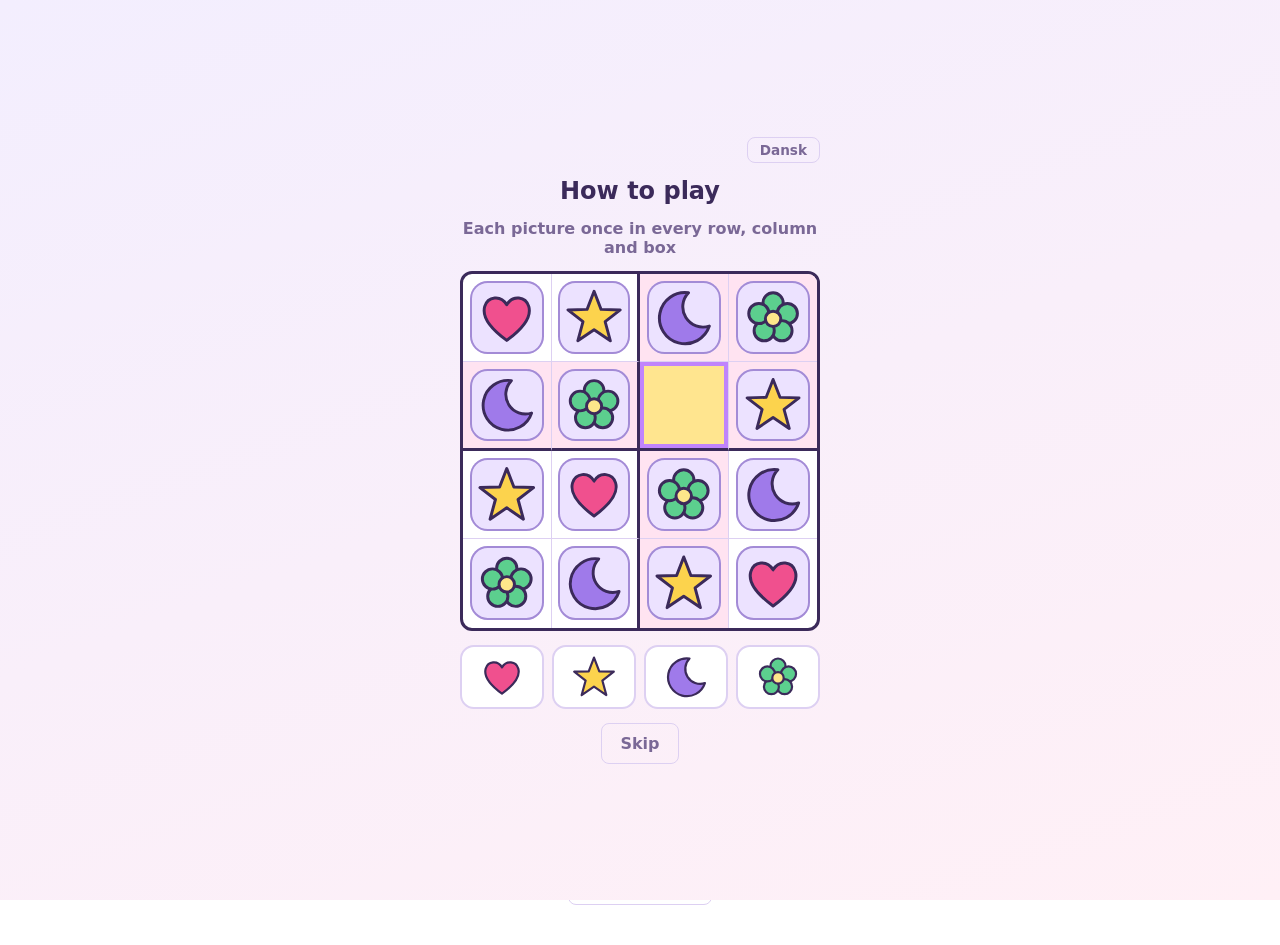
==== commit 86062267: "Fix the manual tester's findings before the wand The lesson could not be switched to Danish because " ====
--- a/index.html
+++ b/index.html
@@ -3,7 +3,7 @@
 <head>
   <meta charset="utf-8">
   <meta name="viewport" content="width=device-width, initial-scale=1">
-  <title>Rotating Sudoku</title>
+  <title>Rainbow Kingdom Sudoku</title>
   <link rel="stylesheet" href="style.css">
 </head>
 <body>
@@ -73,6 +73,33 @@
       <polygon style="fill: currentColor" points="50,4 62,36 96,37 69,58 79,92 50,72 21,92 31,58 4,37 38,36"/>
       <path style="fill: var(--panel)" d="M50 68 C38 59 33 52 35 46 C37 40 45 39 50 45 C55 39 63 40 65 46 C67 52 62 59 50 68 Z"/>
     </symbol>
+    <!-- Stardust's head, shared by all her moods; each mood adds its own eyes, mouth and sparkles -->
+    <symbol id="stardust-head" viewBox="0 0 240 240">
+      <g style="stroke: var(--symbol-outline); stroke-width: 5; stroke-linejoin: round">
+        <polygon style="fill: var(--sym-unicorn)" points="62,92 70,40 104,78"/>
+        <polygon style="fill: var(--sym-unicorn)" points="178,92 170,40 136,78"/>
+        <polygon style="fill: var(--sym-unicorn-horn)" points="106,72 120,8 134,72"/>
+        <ellipse style="fill: var(--sym-unicorn)" cx="120" cy="140" rx="74" ry="66"/>
+        <circle style="fill: var(--sym-unicorn-mane)" cx="74" cy="84" r="20"/>
+        <circle style="fill: var(--sym-unicorn-mane)" cx="56" cy="110" r="18"/>
+        <circle style="fill: var(--sym-unicorn-mane)" cx="98" cy="72" r="16"/>
+        <circle style="fill: var(--sym-star)" cx="160" cy="80" r="9"/>
+      </g>
+      <!-- A soft muzzle without an outline, so she reads as a unicorn and not a piglet -->
+      <ellipse style="fill: var(--stardust-snout)" cx="120" cy="180" rx="34" ry="20"/>
+      <g style="fill: none; stroke: var(--symbol-outline); stroke-width: 3; stroke-linecap: round">
+        <line x1="112" y1="56" x2="128" y2="50"/>
+        <line x1="114" y1="38" x2="126" y2="33"/>
+      </g>
+      <g style="fill: var(--symbol-outline)">
+        <circle cx="108" cy="172" r="3"/>
+        <circle cx="132" cy="172" r="3"/>
+      </g>
+      <g style="fill: var(--sym-heart); opacity: 0.45">
+        <circle cx="68" cy="150" r="11"/>
+        <circle cx="172" cy="150" r="11"/>
+      </g>
+    </symbol>
   </svg>
   <main>
     <header>
@@ -80,133 +107,94 @@
         <button id="how-to-play" class="secondary" data-i18n-label="howToPlay">?</button>
         <button id="lang" class="secondary" data-i18n="otherLang">Dansk</button>
       </div>
-      <h1 data-i18n="title">Rotating Sudoku</h1>
+      <h1 data-i18n="title">Rainbow Kingdom Sudoku</h1>
       <div class="stats">
         <div class="stat"><span class="label" data-i18n="level">Level</span><span id="level">1 / 20</span></div>
       </div>
     </header>
 
-    <!-- Mochi, the cat who comments on (and disrupts) your game -->
-    <div id="mascot" data-mood="curious">
+    <!-- Stardust, the young unicorn who cheers the player on; one drawing per mood -->
+    <div id="mascot" data-mood="happy">
       <div class="mascot-art" aria-hidden="true">
-        <svg class="mood mood-curious" viewBox="0 0 240 240">
-          <g class="m-q">
-            <text x="200" y="58" text-anchor="middle" font-family="system-ui, sans-serif" font-weight="700" font-size="40" fill="#2A2230">?</text>
-            <circle cx="178" cy="78" r="4" fill="#2A2230"></circle>
-            <circle cx="168" cy="92" r="3" fill="#2A2230"></circle>
-          </g>
-          <g class="m-head">
-            <g transform="rotate(-10 120 150)">
-              <g stroke="#2A2230" stroke-width="4" stroke-linecap="round" stroke-linejoin="round">
-                <path d="M56 118 L64 62 L104 96 Z" fill="#FFFFFF"></path>
-                <path d="M184 118 L176 62 L136 96 Z" fill="#FFFFFF"></path>
-                <path d="M190 176 C216 172 224 146 208 136" fill="none"></path>
-                <ellipse cx="120" cy="152" rx="86" ry="66" fill="#FFFFFF"></ellipse>
-                <ellipse cx="96" cy="218" rx="14" ry="7" fill="#FFFFFF"></ellipse>
-                <ellipse cx="150" cy="218" rx="14" ry="7" fill="#FFFFFF"></ellipse>
-              </g>
-              <path d="M68 76 L74 100 L90 94 Z" fill="#F49FB0"></path>
-              <path d="M172 76 L166 100 L150 94 Z" fill="#F49FB0"></path>
-              <ellipse cx="80" cy="168" rx="11" ry="6" fill="#F49FB0"></ellipse>
-              <ellipse cx="160" cy="168" rx="11" ry="6" fill="#F49FB0"></ellipse>
-              <g fill="none" stroke="#2A2230" stroke-width="4" stroke-linecap="round">
-                <path d="M84 144 L106 146"></path>
-                <path d="M84 130 L106 136"></path>
-                <path d="M134 126 Q146 120 158 126"></path>
-                <path d="M112 172 Q120 168 128 172"></path>
-              </g>
-              <g class="m-look">
-                <circle cx="146" cy="142" r="11" fill="#2A2230"></circle>
-                <circle cx="150" cy="137" r="3.5" fill="#FFFFFF"></circle>
-              </g>
-              <path d="M115 157 L125 157 L120 162 Z" fill="#F07C98"></path>
-              <g stroke="#2A2230" stroke-width="3" stroke-linecap="round">
-                <path d="M56 156 L34 150"></path>
-                <path d="M56 166 L34 170"></path>
-                <path d="M184 156 L206 150"></path>
-              </g>
-              <path d="M118 206 C108 196 112 180 126 180 C140 180 146 194 140 204 C134 212 124 212 118 206 Z" fill="#FFFFFF" stroke="#2A2230" stroke-width="4" stroke-linejoin="round"></path>
-              <path d="M124 186 L122 193 M133 186 L133 193" stroke="#2A2230" stroke-width="3" stroke-linecap="round"></path>
-            </g>
-          </g>
-        </svg>
-
-        <svg class="mood mood-shocked" viewBox="0 0 240 240">
-          <g class="m-lines" stroke="#2A2230" stroke-width="4" stroke-linecap="round">
-            <path d="M28 60 L42 74"></path>
-            <path d="M20 92 L38 96"></path>
-            <path d="M212 60 L198 74"></path>
-            <path d="M220 92 L202 96"></path>
-            <path d="M120 18 L120 36"></path>
-          </g>
-          <g class="m-jump">
-            <g stroke="#2A2230" stroke-width="4" stroke-linecap="round" stroke-linejoin="round">
-              <path d="M58 116 L62 48 L104 94 Z" fill="#FFFFFF"></path>
-              <path d="M182 116 L178 48 L136 94 Z" fill="#FFFFFF"></path>
-              <path d="M190 178 L208 168 L204 186 L222 180" fill="none"></path>
-              <ellipse cx="120" cy="150" rx="84" ry="70" fill="#FFFFFF"></ellipse>
-              <ellipse cx="92" cy="218" rx="14" ry="7" fill="#FFFFFF"></ellipse>
-              <ellipse cx="148" cy="218" rx="14" ry="7" fill="#FFFFFF"></ellipse>
-              <circle cx="94" cy="140" r="17" fill="#FFFFFF"></circle>
-              <circle cx="146" cy="140" r="17" fill="#FFFFFF"></circle>
-            </g>
-            <path d="M66 64 L68 98 L90 92 Z" fill="#F49FB0"></path>
-            <path d="M174 64 L172 98 L150 92 Z" fill="#F49FB0"></path>
-            <circle cx="94" cy="140" r="5" fill="#2A2230"></circle>
-            <circle cx="146" cy="140" r="5" fill="#2A2230"></circle>
-            <ellipse cx="78" cy="170" rx="10" ry="6" fill="#F49FB0"></ellipse>
-            <ellipse cx="162" cy="170" rx="10" ry="6" fill="#F49FB0"></ellipse>
-            <path d="M115 160 L125 160 L120 165 Z" fill="#F07C98"></path>
-            <ellipse cx="120" cy="184" rx="11" ry="14" fill="#2A2230" stroke="#2A2230" stroke-width="4"></ellipse>
-            <ellipse cx="120" cy="190" rx="6" ry="5" fill="#F07C98"></ellipse>
-            <g stroke="#2A2230" stroke-width="3" stroke-linecap="round">
-              <path d="M56 154 L32 146"></path>
-              <path d="M56 166 L32 168"></path>
-              <path d="M184 154 L208 146"></path>
-              <path d="M184 166 L208 168"></path>
-            </g>
-            <path class="m-sweat" d="M186 96 C180 108 178 114 184 118 C190 122 196 114 186 96 Z" fill="#9AD4F5" stroke="#2A2230" stroke-width="3" stroke-linejoin="round"></path>
-          </g>
-        </svg>
-
-        <svg class="mood mood-trash" viewBox="0 0 240 240">
-          <g class="m-pop">
-            <path d="M150 22 L222 22 Q232 22 232 32 L232 62 Q232 72 222 72 L178 72 L164 86 L166 72 L150 72 Q140 72 140 62 L140 32 Q140 22 150 22 Z" fill="#FFFFFF" stroke="#2A2230" stroke-width="4" stroke-linejoin="round"></path>
-            <text x="186" y="55" text-anchor="middle" font-family="system-ui, sans-serif" font-weight="700" font-size="24" fill="#2A2230">#@%!</text>
-          </g>
-          <g class="m-rock">
-            <g stroke="#2A2230" stroke-width="4" stroke-linecap="round" stroke-linejoin="round">
-              <path d="M48 124 L54 72 L98 100 Z" fill="#FFFFFF"></path>
-              <path d="M176 108 L184 60 L142 92 Z" fill="#FFFFFF"></path>
-              <path d="M40 178 C14 176 8 150 24 140" fill="none"></path>
-              <ellipse cx="116" cy="154" rx="84" ry="66" fill="#FFFFFF"></ellipse>
-              <ellipse cx="88" cy="218" rx="14" ry="7" fill="#FFFFFF"></ellipse>
-              <ellipse cx="144" cy="218" rx="14" ry="7" fill="#FFFFFF"></ellipse>
-            </g>
-            <path d="M58 86 L62 110 L84 102 Z" fill="#F49FB0"></path>
-            <path d="M176 74 L170 98 L152 92 Z" fill="#F49FB0"></path>
-            <ellipse cx="74" cy="170" rx="11" ry="6" fill="#F49FB0"></ellipse>
-            <ellipse cx="156" cy="170" rx="11" ry="6" fill="#F49FB0"></ellipse>
-            <path d="M80 150 Q94 148 108 150 Q100 160 88 158 Z" fill="#2A2230"></path>
-            <path d="M126 148 Q140 146 154 148 Q146 158 134 156 Z" fill="#2A2230"></path>
-            <circle cx="102" cy="152" r="2" fill="#FFFFFF"></circle>
-            <circle cx="148" cy="150" r="2" fill="#FFFFFF"></circle>
-            <g fill="none" stroke="#2A2230" stroke-width="4" stroke-linecap="round">
-              <path d="M78 150 L110 150"></path>
-              <path d="M124 148 L156 148"></path>
-              <path d="M82 134 L106 138"></path>
-              <path class="m-brow" d="M126 128 Q140 120 154 128"></path>
-              <path d="M104 176 Q118 182 134 170"></path>
-            </g>
-            <path d="M111 163 L121 163 L116 168 Z" fill="#F07C98"></path>
-            <g stroke="#2A2230" stroke-width="3" stroke-linecap="round">
-              <path d="M52 158 L30 152"></path>
-              <path d="M52 168 L30 172"></path>
-            </g>
-            <g class="m-paw">
-              <path d="M158 196 C150 184 154 168 168 166 C182 164 192 176 186 190 C182 200 166 204 158 196 Z" fill="#FFFFFF" stroke="#2A2230" stroke-width="4" stroke-linejoin="round"></path>
-              <path d="M166 172 L164 180 M176 170 L176 178" stroke="#2A2230" stroke-width="3" stroke-linecap="round"></path>
-            </g>
+        <svg class="mood mood-happy" viewBox="0 0 240 240">
+          <g class="s-bob">
+            <use href="#stardust-head"/>
+            <g style="fill: var(--symbol-outline)">
+              <circle cx="94" cy="128" r="11"/>
+              <circle cx="146" cy="128" r="11"/>
+            </g>
+            <g style="fill: #ffffff">
+              <circle cx="98" cy="124" r="4"/>
+              <circle cx="150" cy="124" r="4"/>
+            </g>
+            <path style="fill: none; stroke: var(--symbol-outline); stroke-width: 4; stroke-linecap: round" d="M108 190 Q120 198 132 190"/>
+          </g>
+        </svg>
+
+        <svg class="mood mood-thinking" viewBox="0 0 240 240">
+          <g class="s-tilt">
+            <use href="#stardust-head"/>
+            <g style="fill: var(--symbol-outline)">
+              <circle cx="98" cy="122" r="11"/>
+              <circle cx="150" cy="122" r="11"/>
+            </g>
+            <g style="fill: #ffffff">
+              <circle cx="103" cy="117" r="4"/>
+              <circle cx="155" cy="117" r="4"/>
+            </g>
+            <circle style="fill: var(--symbol-outline)" cx="128" cy="192" r="5"/>
+          </g>
+          <g class="s-twinkle" style="fill: var(--sym-star); stroke: var(--symbol-outline); stroke-width: 3; stroke-linejoin: round">
+            <polygon points="196,30 201,44 215,48 201,52 196,66 191,52 177,48 191,44"/>
+            <polygon points="218,78 221,86 229,88 221,90 218,98 215,90 207,88 215,86"/>
+          </g>
+        </svg>
+
+        <svg class="mood mood-celebrating" viewBox="0 0 240 240">
+          <g class="s-jump">
+            <use href="#stardust-head"/>
+            <g style="fill: none; stroke: var(--symbol-outline); stroke-width: 5; stroke-linecap: round">
+              <path d="M82 132 Q94 116 106 132"/>
+              <path d="M134 132 Q146 116 158 132"/>
+            </g>
+            <path style="fill: var(--sym-heart); stroke: var(--symbol-outline); stroke-width: 4; stroke-linejoin: round" d="M104 186 Q120 210 136 186 Z"/>
+          </g>
+          <g class="s-sparkle">
+            <polygon style="fill: var(--sym-star); stroke: var(--symbol-outline); stroke-width: 3" points="30,60 35,74 49,78 35,82 30,96 25,82 11,78 25,74"/>
+            <polygon style="fill: var(--sym-raindrop); stroke: var(--symbol-outline); stroke-width: 3" points="210,40 214,51 225,54 214,57 210,68 206,57 195,54 206,51"/>
+            <circle style="fill: var(--sym-heart)" cx="214" cy="120" r="7"/>
+            <circle style="fill: var(--sym-gem)" cx="22" cy="134" r="6"/>
+          </g>
+        </svg>
+
+        <svg class="mood mood-comforting" viewBox="0 0 240 240">
+          <g class="s-sway">
+            <use href="#stardust-head"/>
+            <g style="fill: none; stroke: var(--symbol-outline); stroke-width: 5; stroke-linecap: round">
+              <path d="M84 126 Q94 136 104 126"/>
+              <path d="M136 126 Q146 136 156 126"/>
+            </g>
+            <path style="fill: none; stroke: var(--symbol-outline); stroke-width: 4; stroke-linecap: round" d="M110 192 Q120 198 130 192"/>
+          </g>
+          <path class="s-float" style="fill: var(--sym-heart); stroke: var(--symbol-outline); stroke-width: 3; stroke-linejoin: round"
+            d="M204 74 C192 64 186 56 189 49 C192 42 200 42 204 49 C208 42 216 42 219 49 C222 56 216 64 204 74 Z"/>
+        </svg>
+
+        <svg class="mood mood-oops" viewBox="0 0 240 240">
+          <g class="s-wiggle">
+            <use href="#stardust-head"/>
+            <g style="fill: none; stroke: var(--symbol-outline); stroke-width: 5; stroke-linecap: round; stroke-linejoin: round">
+              <polyline points="84,118 102,128 84,138"/>
+              <polyline points="156,118 138,128 156,138"/>
+            </g>
+            <ellipse style="fill: var(--symbol-outline)" cx="120" cy="194" rx="9" ry="6"/>
+          </g>
+          <g class="s-puff">
+            <circle style="fill: var(--sym-star)" cx="94" cy="214" r="9"/>
+            <circle style="fill: var(--sym-heart)" cx="120" cy="228" r="8"/>
+            <circle style="fill: var(--sym-raindrop)" cx="148" cy="214" r="9"/>
+            <circle style="fill: var(--sym-moon)" cx="172" cy="230" r="7"/>
+            <circle style="fill: var(--sym-gem)" cx="70" cy="230" r="7"/>
           </g>
         </svg>
       </div>
@@ -233,6 +221,7 @@
   <!-- The first lesson, shown before level 1 on a first visit and replayable from the ? button -->
   <div id="lesson" role="dialog" aria-modal="true" aria-labelledby="lesson-title" hidden>
     <div class="lesson-box">
+      <button id="lesson-lang" class="secondary lesson-lang" data-i18n="otherLang">Dansk</button>
       <h2 id="lesson-title" data-i18n="lessonTitle">How to play</h2>
       <p class="lesson-hint" data-i18n="lessonHint">Each picture once in every row, column and box</p>
       <div id="lesson-board" class="board lesson-board"></div>
--- a/style.css
+++ b/style.css
@@ -13,7 +13,8 @@
   --same: #ffe3f1;
   --given-tile: #ece2ff;
   --given-edge: #a38bd6;
-  --oops: #c2410c;
+  /* Plum, not orange or red, so a clash never reads as an error mark */
+  --oops: #7e22ce;
   --accent: #8b5cf6;
   --accent-ink: #ffffff;
   --overlay: rgba(59, 42, 90, 0.55);
@@ -40,6 +41,7 @@
   --sym-unicorn: #ffffff;
   --sym-unicorn-mane: #e9a6f5;
   --sym-unicorn-horn: #fcd34d;
+  --stardust-snout: #fbe3f0;
 }
 
 @media (prefers-color-scheme: dark) {
@@ -59,12 +61,12 @@
     --muted: #b3a9d6;
     --line: #343a78;
     --line-strong: #c9b8ff;
-    --selected: #6b5a1e;
+    --selected: #5f47a8;
     --related: #252b63;
     --same: #4a2350;
     --given-tile: #2e3576;
     --given-edge: #8f81e0;
-    --oops: #fdba74;
+    --oops: #e9a6f5;
     --accent: #a78bfa;
     --accent-ink: #1a1440;
     --overlay: rgba(5, 7, 25, 0.7);
@@ -115,6 +117,8 @@
   flex-direction: column;
   align-items: center;
   gap: 20px;
+  /* A twirling board pokes out sideways mid-turn; clipping here keeps the page from scrolling */
+  overflow-x: clip;
 }
 
 h1 {
@@ -243,6 +247,11 @@
   animation: wobble 0.5s ease-in-out;
 }
 
+@keyframes oops-flash {
+  0%, 60% { box-shadow: inset 0 0 0 4px var(--oops); }
+  100% { box-shadow: inset 0 0 0 4px transparent; }
+}
+
 @keyframes wobble {
   0%, 100% { translate: 0; }
   20% { translate: -8% 0; }
@@ -352,8 +361,15 @@
   color: var(--muted);
 }
 
+/* Short windows shrink the lesson board, so the picture buttons stay on screen */
 .lesson-board {
-  width: 100%;
+  width: min(100%, calc(100dvh - 300px));
+}
+
+.lesson-lang {
+  align-self: flex-end;
+  padding: 4px 12px;
+  font-size: 0.85rem;
 }
 
 /* The row, column and box around the empty cell glow, to show where each picture may go only once */
@@ -444,7 +460,7 @@
   margin: 0 auto;
 }
 
-/* Mochi */
+/* Stardust */
 
 #mascot {
   width: min(100%, var(--content-width));
@@ -459,7 +475,6 @@
   flex: none;
   width: 110px;
   height: 110px;
-  cursor: pointer;
 }
 
 .mascot-art .mood {
@@ -471,9 +486,11 @@
   overflow: visible;
 }
 
-#mascot[data-mood="curious"] .mood-curious,
-#mascot[data-mood="shocked"] .mood-shocked,
-#mascot[data-mood="trash"] .mood-trash {
+#mascot[data-mood="happy"] .mood-happy,
+#mascot[data-mood="thinking"] .mood-thinking,
+#mascot[data-mood="celebrating"] .mood-celebrating,
+#mascot[data-mood="comforting"] .mood-comforting,
+#mascot[data-mood="oops"] .mood-oops {
   display: block;
 }
 
@@ -488,7 +505,7 @@
   line-height: 1.35;
 }
 
-/* Speech bubble tail pointing at Mochi */
+/* Speech bubble tail pointing at Stardust */
 #mascot-bubble::before {
   content: "";
   position: absolute;
@@ -505,79 +522,41 @@
 }
 
 #mascot-bubble.pop {
-  animation: m-bubble 0.35s ease-out;
-}
-
-.m-head, .m-look, .m-q, .m-jump, .m-sweat, .m-rock, .m-brow, .m-paw, .m-pop {
+  animation: s-bubble 0.35s ease-out;
+}
+
+.s-bob, .s-tilt, .s-jump, .s-sway, .s-wiggle, .s-twinkle, .s-sparkle, .s-float, .s-puff {
   transform-box: fill-box;
-  transform-origin: center;
-}
-
-.m-head { transform-origin: 50% 100%; animation: m-tilt 3.2s ease-in-out infinite; }
-.m-look { animation: m-look 4s ease-in-out infinite; }
-.m-q { animation: m-bob 1.6s ease-in-out infinite; }
-.m-jump { transform-origin: 50% 100%; animation: m-jump 1.2s ease-in-out infinite; }
-.m-lines { animation: m-flash 1.2s ease-in-out infinite; }
-.m-sweat { animation: m-drip 1.2s ease-in infinite; }
-.m-rock { transform-origin: 50% 100%; animation: m-rock 1.4s ease-in-out infinite; }
-.m-brow { animation: m-brow 1.4s ease-in-out infinite; }
-.m-paw { animation: m-pat 0.7s ease-in-out infinite; }
-.m-pop { transform-origin: 20% 100%; animation: m-pop 1.8s ease-in-out infinite; }
-
-@keyframes m-tilt { 0%, 100% { transform: rotate(-4deg); } 50% { transform: rotate(4deg); } }
-@keyframes m-look {
-  0%, 20% { transform: translate(0, 0); }
-  30%, 50% { transform: translate(4px, -3px); }
-  60%, 80% { transform: translate(-3px, -2px); }
-  90%, 100% { transform: translate(0, 0); }
-}
-@keyframes m-bob { 0%, 100% { transform: translateY(0); } 50% { transform: translateY(-8px); } }
-@keyframes m-jump {
+  transform-origin: 50% 100%;
+}
+
+.s-bob { animation: s-bob 3s ease-in-out infinite; }
+.s-tilt { animation: s-tilt 2.4s ease-in-out infinite; }
+.s-jump { animation: s-jump 1.1s ease-in-out infinite; }
+.s-sway { animation: s-sway 2.6s ease-in-out infinite; }
+.s-wiggle { transform-origin: 50% 50%; animation: s-wiggle 0.6s ease-in-out 2; }
+.s-twinkle, .s-sparkle { transform-origin: 50% 50%; animation: s-twinkle 1.4s ease-in-out infinite; }
+.s-float { animation: s-float 2.2s ease-out infinite; }
+.s-puff { animation: s-puff 1s ease-out forwards; }
+
+@keyframes s-bob { 0%, 100% { transform: translateY(0); } 50% { transform: translateY(-4px); } }
+@keyframes s-tilt { 0%, 100% { transform: rotate(-3deg); } 50% { transform: rotate(4deg); } }
+@keyframes s-jump {
   0%, 100% { transform: translateY(0) scale(1, 1); }
-  10% { transform: translateY(0) scale(1.08, 0.9); }
-  25% { transform: translateY(-18px) scale(0.95, 1.06); }
-  40% { transform: translateY(0) scale(1.04, 0.96); }
-  48% { transform: translateX(-3px); }
-  56% { transform: translateX(3px); }
-  64% { transform: translateX(-2px); }
-  72% { transform: translateX(0); }
-}
-@keyframes m-flash { 0%, 15%, 100% { opacity: 0; } 25%, 70% { opacity: 1; } }
-@keyframes m-drip {
-  0%, 30% { transform: translateY(-4px); opacity: 0; }
-  45% { opacity: 1; }
-  100% { transform: translateY(14px); opacity: 0; }
-}
-@keyframes m-rock { 0%, 100% { transform: rotate(-3deg); } 50% { transform: rotate(3deg); } }
-@keyframes m-brow { 0%, 55%, 100% { transform: translateY(0); } 65%, 85% { transform: translateY(-5px); } }
-@keyframes m-pat { 0%, 50%, 100% { transform: translateY(0); } 25%, 75% { transform: translateY(-4px); } }
-@keyframes m-pop {
-  0%, 40%, 100% { transform: scale(1) rotate(0); }
-  8% { transform: scale(1.14) rotate(-5deg); }
-  16% { transform: scale(0.98) rotate(4deg); }
-  24% { transform: scale(1) rotate(0); }
-}
-@keyframes m-bubble { 0% { transform: scale(0.85); } 60% { transform: scale(1.04); } 100% { transform: scale(1); } }
-
-/* Mochi shoves the board */
-
-.mascot-art.push { animation: m-push 0.5s ease-in-out; }
-.board-wrap.shake { animation: m-shake 0.45s ease-out 0.15s; }
-
-@keyframes m-push {
-  0%, 100% { transform: translate(0, 0) rotate(0); }
-  20% { transform: translate(-4px, -6px) rotate(-6deg); }
-  40% { transform: translate(10px, 22px) rotate(8deg) scale(1.08); }
-  70% { transform: translate(2px, 4px) rotate(0); }
-}
-@keyframes m-shake {
-  0%, 100% { transform: translate(0, 0) rotate(0); }
-  15% { transform: translate(-7px, 4px) rotate(-1.5deg); }
-  30% { transform: translate(6px, -3px) rotate(1.2deg); }
-  45% { transform: translate(-5px, 2px) rotate(-0.8deg); }
-  60% { transform: translate(3px, -1px) rotate(0.5deg); }
-  80% { transform: translate(-1px, 0) rotate(0); }
-}
+  15% { transform: translateY(0) scale(1.06, 0.92); }
+  40% { transform: translateY(-16px) scale(0.96, 1.05); }
+  65% { transform: translateY(0) scale(1.03, 0.97); }
+}
+@keyframes s-sway { 0%, 100% { transform: rotate(-2deg); } 50% { transform: rotate(2deg); } }
+@keyframes s-wiggle { 0%, 100% { transform: rotate(0); } 25% { transform: rotate(-6deg); } 75% { transform: rotate(6deg); } }
+@keyframes s-twinkle { 0%, 100% { transform: scale(0.8); opacity: 0.6; } 50% { transform: scale(1.15); opacity: 1; } }
+@keyframes s-float {
+  0% { transform: translateY(10px); opacity: 0; }
+  30% { opacity: 1; }
+  100% { transform: translateY(-14px); opacity: 0; }
+}
+@keyframes s-puff { 0% { transform: scale(0.3); opacity: 0; } 100% { transform: scale(1) translateY(4px); opacity: 1; } }
+@keyframes s-bubble { 0% { transform: scale(0.85); } 60% { transform: scale(1.04); } 100% { transform: scale(1); } }
 
 /* Sweep: a completed row, column or box lights up in a wave and gets a banner */
 
@@ -646,11 +625,15 @@
 }
 
 @media (prefers-reduced-motion: reduce) {
-  .m-head, .m-look, .m-q, .m-jump, .m-lines, .m-sweat, .m-rock, .m-brow, .m-paw, .m-pop,
-  .mascot-art.push, .board-wrap.shake,
+  .s-bob, .s-tilt, .s-jump, .s-sway, .s-wiggle, .s-twinkle, .s-sparkle, .s-float, .s-puff,
   #mascot-bubble.pop,
-  .cell.swept, #sweep-banner.show, #board.twirl-soon, .cell.wobble span {
+  .cell.swept, #sweep-banner.show, #board.twirl-soon {
     animation: none;
+  }
+
+  /* Without the wobble, a wrong picture still gets a brief plum ring, which does not move */
+  .cell.wobble span {
+    animation: oops-flash 0.9s ease-out;
   }
 
   /* The board fades into its new position instead of spinning */
@@ -667,3 +650,58 @@
   0% { opacity: 0.2; }
   100% { opacity: 1; }
 }
+
+/* Phones: every pixel goes to the board, so the 9x9 cells stay as big as possible */
+@media (max-width: 480px) {
+  main {
+    padding: 12px 6px 32px;
+  }
+}
+
+/* Wide but short windows, like a laptop: the board sits on the left and Stardust and the
+   picture buttons on the right, so everything fits without scrolling */
+@media (min-width: 700px) and (max-height: 820px) {
+  main {
+    max-width: 960px;
+    padding-top: 12px;
+    display: grid;
+    grid-template-columns: auto minmax(260px, 340px);
+    grid-template-areas:
+      "header header"
+      "board mascot"
+      "board numpad"
+      "board reset";
+    grid-template-rows: auto auto auto 1fr;
+    align-items: start;
+    justify-content: center;
+    column-gap: 28px;
+    row-gap: 16px;
+  }
+
+  header {
+    grid-area: header;
+    width: 100%;
+    display: flex;
+    align-items: center;
+    gap: 16px;
+  }
+
+  header h1 {
+    margin: 0;
+  }
+
+  header .topbar {
+    order: 1;
+    margin: 0 0 0 auto;
+  }
+
+  #mascot { grid-area: mascot; width: 100%; }
+  #numpad { grid-area: numpad; width: 100%; }
+  #reset { grid-area: reset; justify-self: start; }
+
+  /* The header row and the page padding take about 110px of the height */
+  .board-wrap {
+    grid-area: board;
+    width: min(var(--content-width), calc(100dvh - 110px));
+  }
+}
